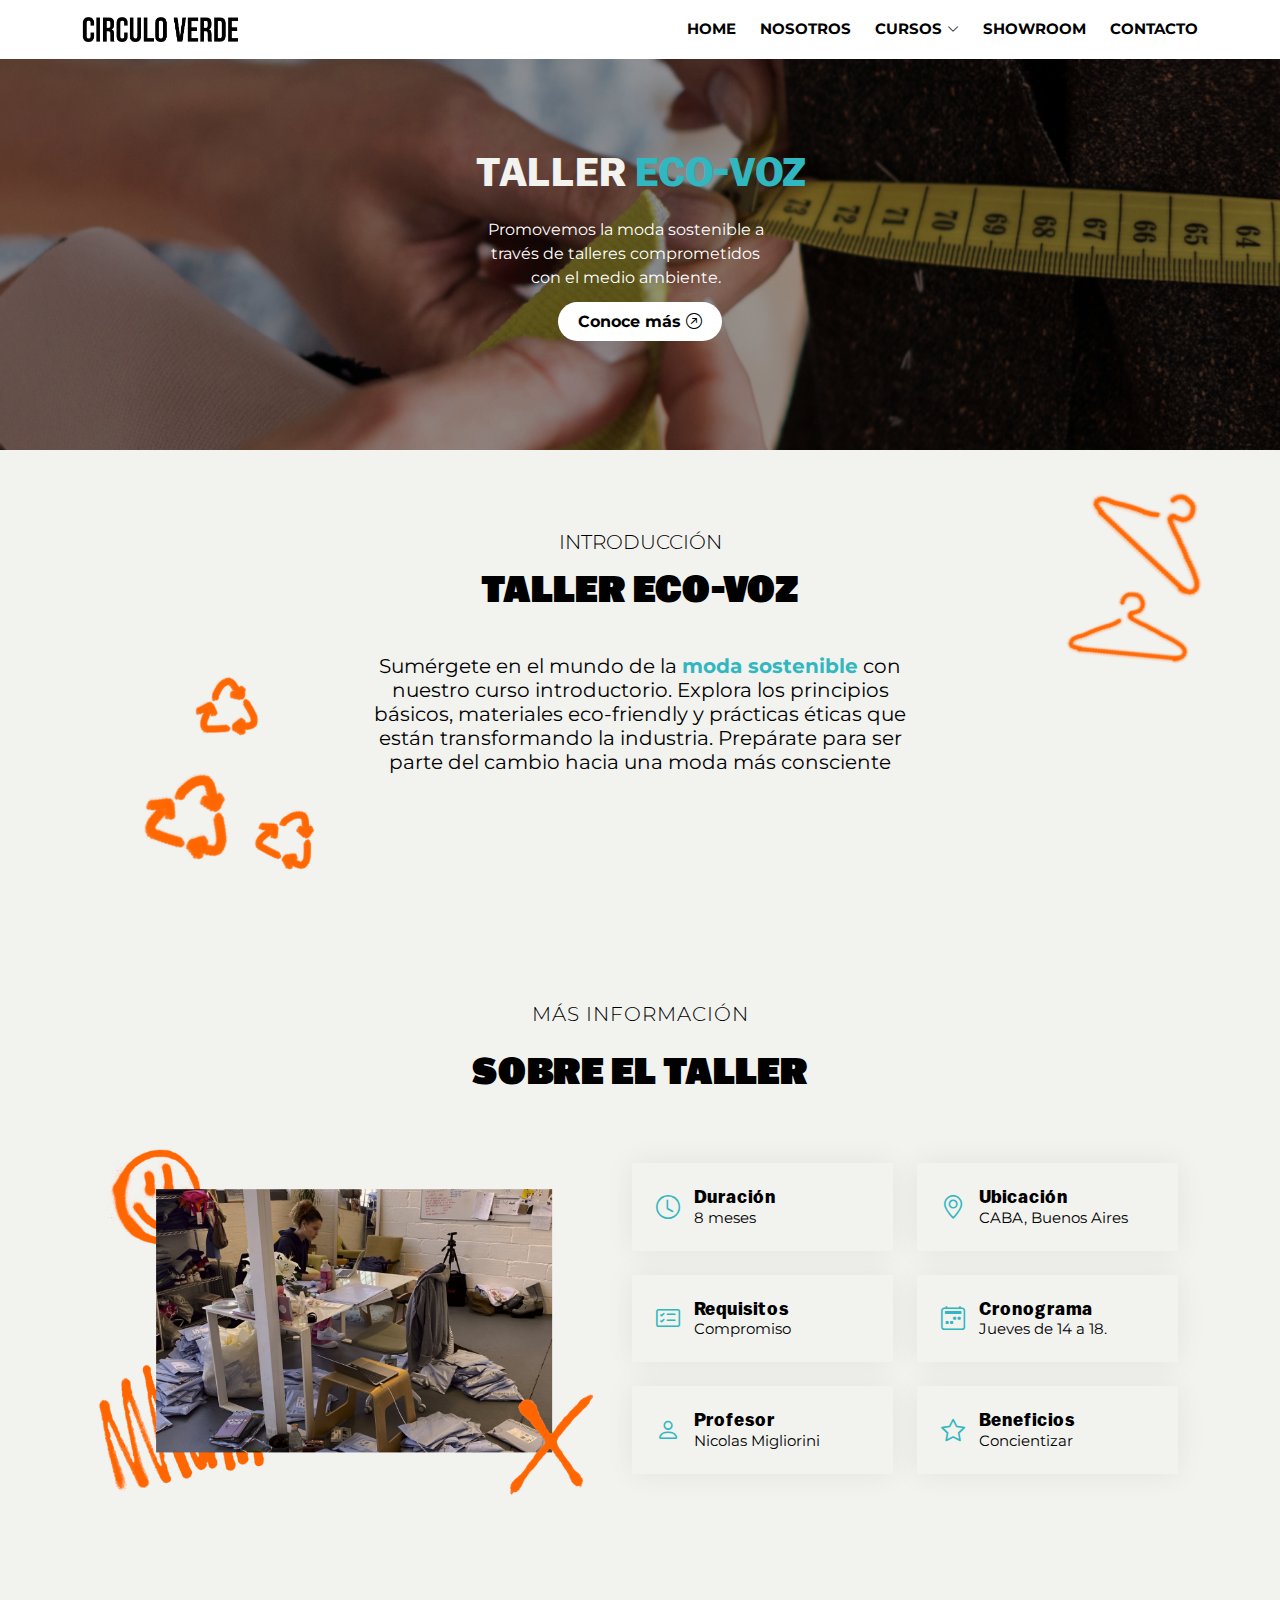
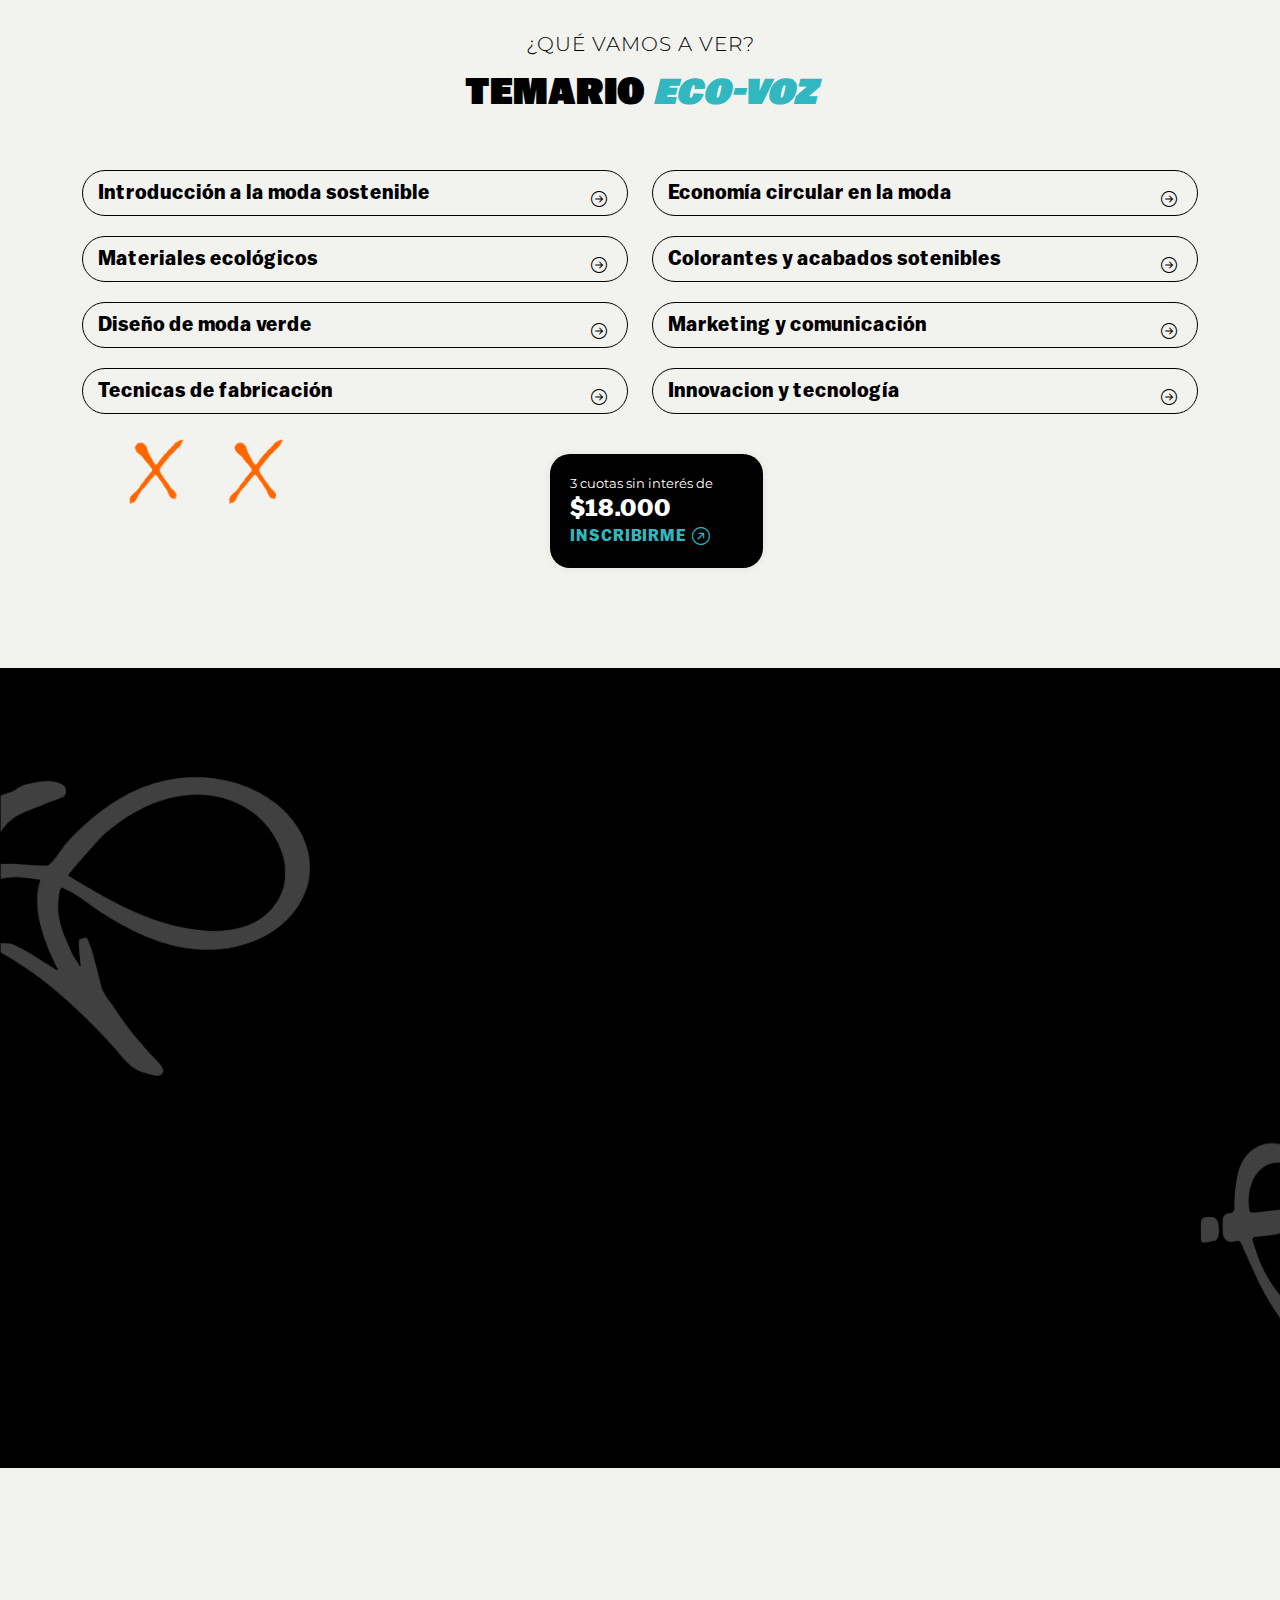
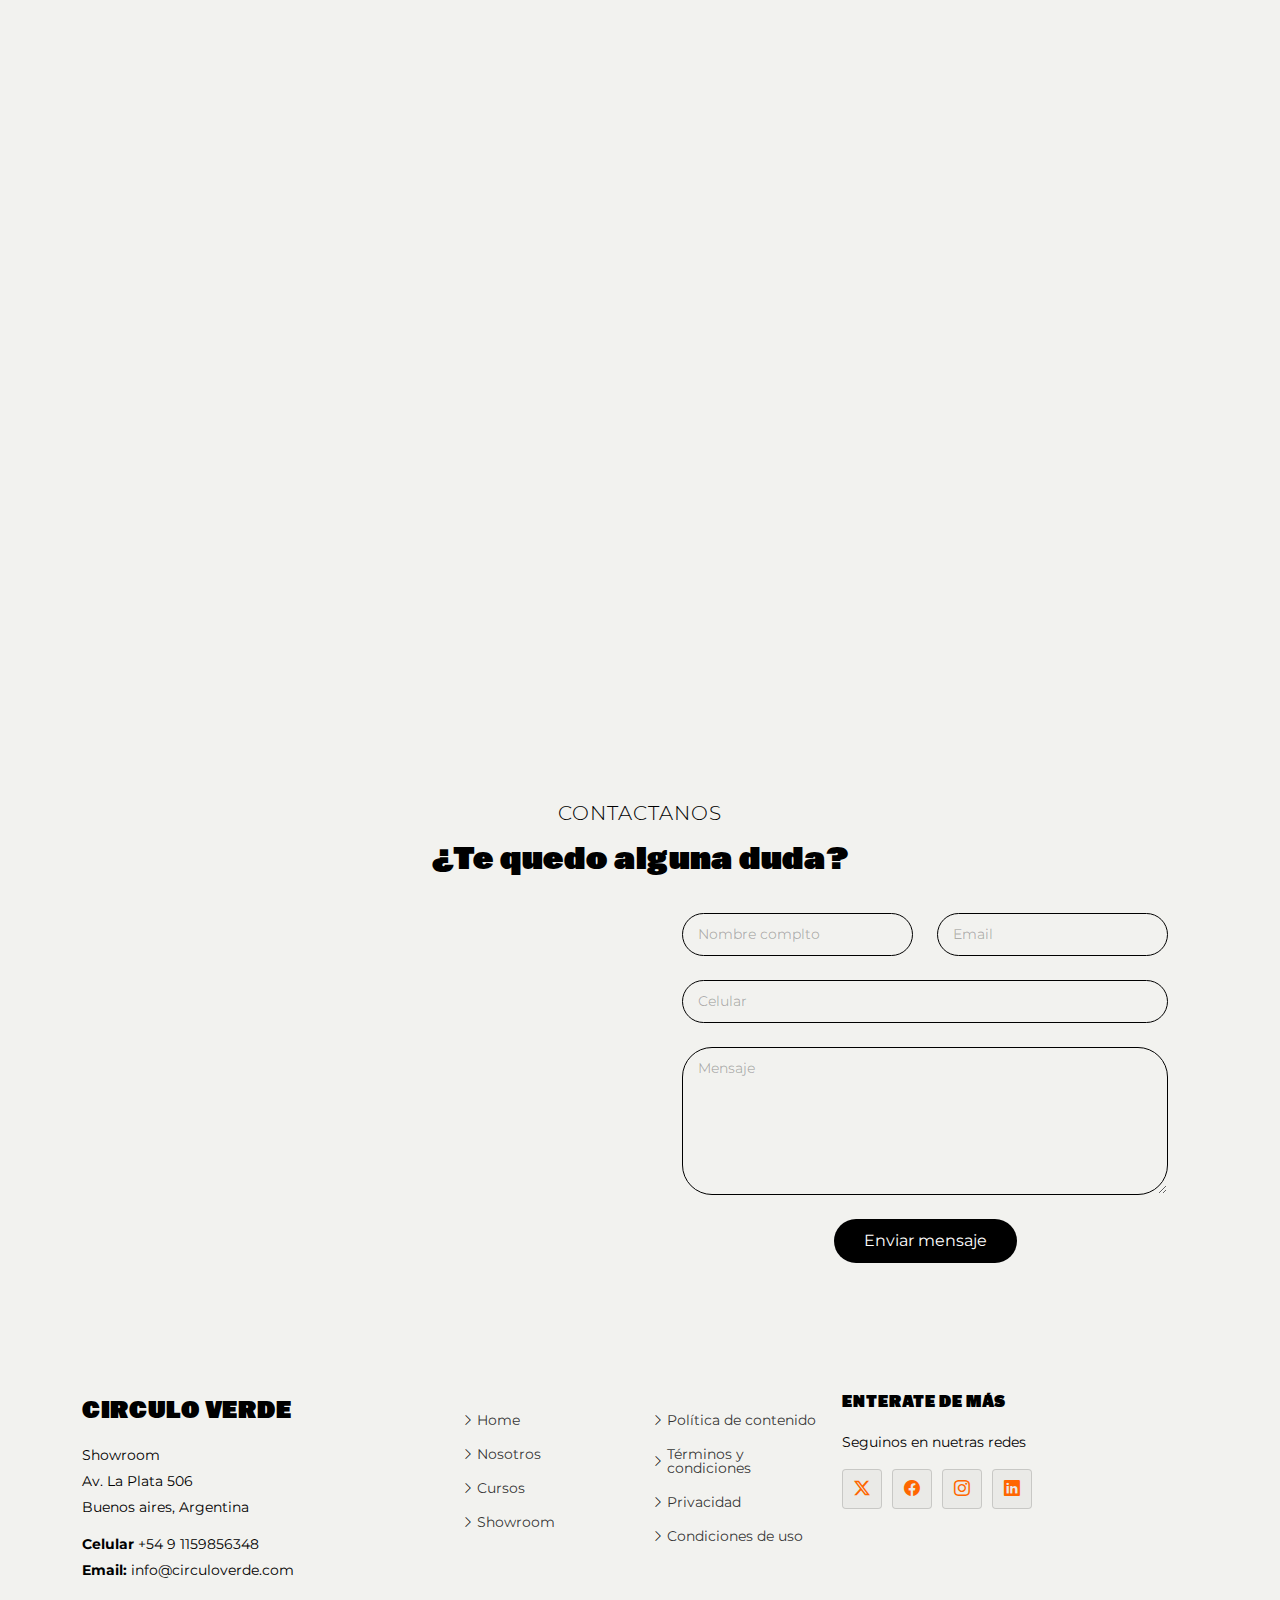
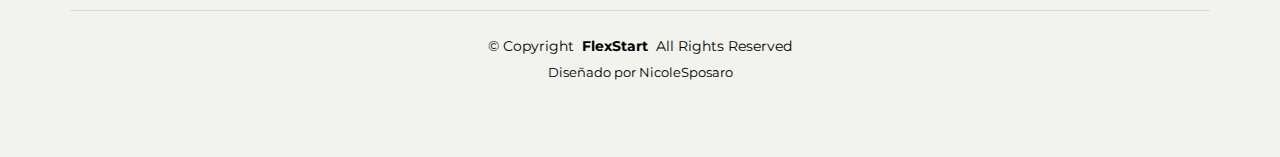
==== detalle.html @ 6008083c "circulo verde" ====
<!DOCTYPE html>
<html lang="en">

<head>
  <meta charset="utf-8">
  <meta content="width=device-width, initial-scale=1.0" name="viewport">
  <title>CirculoVerde</title>
  <meta content="" name="description">
  <meta content="" name="keywords">

  <!-- Favicons -->
  <link href="imagenesnuevasnikk/logo_Mesa de trabajo 1_Mesa de trabajo 1.png" rel="icon">
  <link href="imagenes nuevas nikk/Circulo verde (2).png" rel="apple-touch-icon">

  <!-- Fonts -->
  <head><link rel="preconnect" href="https://fonts.googleapis.com">
    <link rel="preconnect" href="https://fonts.gstatic.com" crossorigin>
    <link href="https://fonts.googleapis.com/css2?family=Montserrat:ital,wght@0,100..900;1,100..900&display=swap" rel="stylesheet">
    </head>
  

  <!-- Vendor CSS Files -->
  <link href="assets/vendor/bootstrap/css/bootstrap.min.css" rel="stylesheet">
  <link href="assets/vendor/bootstrap-icons/bootstrap-icons.css" rel="stylesheet">
  <link href="assets/vendor/aos/aos.css" rel="stylesheet">
  <link href="assets/vendor/glightbox/css/glightbox.min.css" rel="stylesheet">
  <link href="assets/vendor/swiper/swiper-bundle.min.css" rel="stylesheet">

  <!-- Main CSS File -->
  <link href="assets/css/main.css" rel="stylesheet">

  <!-- =======================================================
  * Template Name: FlexStart
  * Template URL: https://bootstrapmade.com/flexstart-bootstrap-startup-template/
  * Updated: Jun 27 2024 with Bootstrap v5.3.3
  * Author: BootstrapMade.com
  * License: https://bootstrapmade.com/license/
  ======================================================== -->
</head>

<body class="index-page">

  <header id="header" class="header d-flex align-items-center fixed-top">
    <div class="container-fluid container-xl position-relative d-flex align-items-center">

      <a href="home.html" class="logo d-flex align-items-center me-auto">
        <!-- Uncomment the line below if you also wish to use an image logo -->
        <img src="imagenesnuevasnikk/Circulo verde (2).png" alt="">
      </a>

      <nav id="navmenu" class="navmenu">
        <ul>
          <li><a href="#hero"><strong>HOME</strong></a></li>
          <li><a href="#team"><strong>NOSOTROS</strong></a></li>
          <li class="dropdown"><a href="#"><span> <STRong>CURSOS</STRong></span> <i class="bi bi-chevron-down toggle-dropdown"></i></a>
            <ul>
              <li><a href="home .html" class="btn btn-get-started align-self-center">Taller Eco-Voz</a></li>
                <ul>
                </ul>
              </li>
              <li><a href="#">Taller Eco Urbana</a></li>
              <li><a href="#">Taller Azul</a></li>
            </ul>
          </li>
          <li><a href="services"><strong>SHOWROOM</strong></a></li>
            <ul>
            </ul>
          </li>
          <li><a href="#contact"><Strong>CONTACTO</Strong></a></li>
        </ul>
        <i class="mobile-nav-toggle d-xl-none bi bi-list"></i>
      </nav>
  </header>

  <main class="main">
    <!-- Encabezado -->
    <section id="encabezado" class="encabezado section">
      <div class="encabezado-img">
        <img src="imagenesnuevasnikk/encabezadodetalle.png" alt="Imagen de encabezado"> 
      </div>
      <div class="container">
        <div class="row">
          <div class="info-taller justify-content-center">
            <h1 data-aos="fade-up">TALLER <span style="color: #30B7BF;"> ECO-VOZ</span></h1>
            <p data-aos="fade-up" data-aos-delay="95">Promovemos la moda sostenible a través de talleres comprometidos con el medio ambiente.</p>
            <div class="flex-md-row" data-aos="fade-up" data-aos-delay="200">
              <a href="#about" class="btn-get-started">Conoce más <i class="bi bi-arrow-up-right-circle"></i></a> 
            </div>
          </div>
        </div>
      </div>
    </section>
    <!-- /Encabezado -->
  </main>

  <section id="inicio" class="inicio section">
    <!-- Sección con imagen de fondo y texto superpuesto -->
    <div class="background-image">
      <div class="inicio section-content">
        <h2>INTRODUCCIÓN</h2>
        <p>TALLER ECO-VOZ</p>
        <h3>Sumérgete en el mundo de la <span style="color: #30B7BF; font-weight: bold;"> moda sostenible</span> con nuestro curso introductorio. Explora los principios básicos, materiales eco-friendly y prácticas éticas que están transformando la industria. Prepárate para ser parte del cambio hacia una moda más consciente</h3>
      </div>
    </div>
  </section>

  <section id="verde" class="verde section">

    <!-- Section Title -->
    <div class="container section-title aos-init aos-animate" data-aos="fade-up">
      <h2>MÁS INFORMACIÓN</h2>
      <p>SOBRE EL TALLER<br></p>
    </div><!-- End Section Title -->

    <div class="container">

      <div class="row gy-5">

        <div class="col-xl-6 aos-init aos-animate" data-aos="zoom-out" data-aos-delay="100">
          <img src="imagenesnuevasnikk/tallerfoto.png" class="img-fluid" alt="">
        </div>

        <div class="col-xl-6 d-flex">
          <div class="row align-self-center gy-4">

            <div class="col-md-6 aos-init aos-animate" data-aos="fade-up" data-aos-delay="200">
              <div class="feature-box d-flex align-items-center">
                <i class="bi bi-clock"></i>
                <h3>Duración <p>8 meses</p></h3>
              </div>
            </div><!-- End Feature Item -->

            <div class="col-md-6 aos-init aos-animate" data-aos="fade-up" data-aos-delay="300">
              <div class="feature-box d-flex align-items-center">
                <i class="bi bi-geo-alt"></i>
                <h3>Ubicación<p>CABA, Buenos Aires</p></h3>
              </div>
            </div><!-- End Feature Item -->

            <div class="col-md-6 aos-init aos-animate" data-aos="fade-up" data-aos-delay="400">
              <div class="feature-box d-flex align-items-center">
                <i class="bi bi-card-checklist"></i>
                <h3>Requisitos<p>Compromiso</p></h3>
              </div>
            </div><!-- End Feature Item -->

            <div class="col-md-6 aos-init aos-animate" data-aos="fade-up" data-aos-delay="500">
              <div class="feature-box d-flex align-items-center">
                <i class="bi bi-calendar2-week"></i>
                <h3>Cronograma<p>Jueves de 14 a 18.</p></h3>
              </div>
            </div><!-- End Feature Item -->

            <div class="col-md-6 aos-init aos-animate" data-aos="fade-up" data-aos-delay="600">
              <div class="feature-box d-flex align-items-center">
                <i class="bi bi-person"></i>
                <h3>Profesor<p>Nicolas Migliorini</p></h3>
              </div>
            </div><!-- End Feature Item -->

            <div class="col-md-6 aos-init aos-animate" data-aos="fade-up" data-aos-delay="700">
              <div class="feature-box d-flex align-items-center">
                <i class="bi bi-star"></i>
                <h3>Beneficios<p>Concientizar</p></h3>
              </div>
            </div><!-- End Feature Item -->

          </div>
        </div>

      </div>

    </div>

  </section>


  <section id="temario" class="temario section">

    

    <!-- Section Title -->
    <div class="container section-title aos-init aos-animate" data-aos="fade-up">
      <h2>¿QUÉ VAMOS A VER?</h2>
      <p>TEMARIO <span style="color: #30B7BF; font-style: italic;">ECO-VOZ</span></p>
    </div><!-- End Section Title -->

    <div class="container">

      <div class="row">

        <div class="col-lg-6 aos-init aos-animate" data-aos="fade-up" data-aos-delay="100">

          <div class="faq-container">

            <div class="faq-item">
              <h3>Introducción a la moda sostenible</h3>
              <div class="faq-content">
                <p>Feugiat pretium nibh ipsum consequat. Tempus iaculis urna id volutpat lacus laoreet non curabitur gravida. Venenatis lectus magna fringilla urna porttitor rhoncus dolor purus non.</p>
              </div>
              <i class="faq-toggle bi bi-arrow-right-circle"></i>
            </div><!-- End Faq item-->

            <div class="faq-item">
              <h3>Materiales ecológicos</h3>
              <div class="faq-content">
                <p>Dolor sit amet consectetur adipiscing elit pellentesque habitant morbi. Id interdum velit laoreet id donec ultrices. Fringilla phasellus faucibus scelerisque eleifend donec pretium. Est pellentesque elit ullamcorper dignissim. Mauris ultrices eros in cursus turpis massa tincidunt dui.</p>
              </div>
              <i class="faq-toggle bi bi-arrow-right-circle"></i>
            </div><!-- End Faq item-->

            <div class="faq-item">
              <h3>Diseño de moda verde</h3>
              <div class="faq-content">
                <p>Eleifend mi in nulla posuere sollicitudin aliquam ultrices sagittis orci. Faucibus pulvinar elementum integer enim. Sem nulla pharetra diam sit amet nisl suscipit. Rutrum tellus pellentesque eu tincidunt. Lectus urna duis convallis convallis tellus. Urna molestie at elementum eu facilisis sed odio morbi quis</p>
              </div>
              <i class="faq-toggle bi bi-arrow-right-circle"></i>
            </div><!-- End Faq item-->

            <div class="faq-item">
              <h3>Tecnicas de fabricación</h3>
              <div class="faq-content">
                <p>Eleifend mi in nulla posuere sollicitudin aliquam ultrices sagittis orci. Faucibus pulvinar elementum integer enim. Sem nulla pharetra diam sit amet nisl suscipit. Rutrum tellus pellentesque eu tincidunt. Lectus urna duis convallis convallis tellus. Urna molestie at elementum eu facilisis sed odio morbi quis</p>
              </div>
              <i class="faq-toggle bi bi-arrow-right-circle"></i>
            </div><!-- End Faq item-->

          </div>

        </div><!-- End Faq Column-->

        <div class="col-lg-6 aos-init aos-animate" data-aos="fade-up" data-aos-delay="200">

          <div class="faq-container">

            <div class="faq-item">
              <h3>Economía circular en la moda</h3>
              <div class="faq-content">
                <p>Dolor sit amet consectetur adipiscing elit pellentesque habitant morbi. Id interdum velit laoreet id donec ultrices. Fringilla phasellus faucibus scelerisque eleifend donec pretium. Est pellentesque elit ullamcorper dignissim. Mauris ultrices eros in cursus turpis massa tincidunt dui.</p>
              </div>
              <i class="faq-toggle bi bi-arrow-right-circle"></i>
            </div><!-- End Faq item-->

            <div class="faq-item">
              <h3>Colorantes y acabados sotenibles</h3>
              <div class="faq-content">
                <p>Molestie a iaculis at erat pellentesque adipiscing commodo. Dignissim suspendisse in est ante in. Nunc vel risus commodo viverra maecenas accumsan. Sit amet nisl suscipit adipiscing bibendum est. Purus gravida quis blandit turpis cursus in</p>
              </div>
              <i class="faq-toggle bi bi-arrow-right-circle"></i>
            </div><!-- End Faq item-->

            <div class="faq-item">
              <h3>Marketing y comunicación</h3>
              <div class="faq-content">
                <p>Enim ea facilis quaerat voluptas quidem et dolorem. Quis et consequatur non sed in suscipit sequi. Distinctio ipsam dolore et.</p>
              </div>
              <i class="faq-toggle bi bi-arrow-right-circle"></i>
            </div><!-- End Faq item-->

            <div class="faq-item">
              <h3>Innovacion y tecnología</h3>
              <div class="faq-content">
                <p>Enim ea facilis quaerat voluptas quidem et dolorem. Quis et consequatur non sed in suscipit sequi. Distinctio ipsam dolore et.</p>
              </div>
              <i class="faq-toggle bi bi-arrow-right-circle"></i>
            </div><!-- End Faq item-->

          </div>
          

        <!-- End Faq Column-->


        </div><!-- End Feature Item -->

      </div>

    </div>
    <div class="col-lg-2 aos-init aos-animate" data-aos="fade-up" data-aos-delay="">
      <div class="feature-box align-items-center">
        <p>3 cuotas sin interés de</p>
        <h3>$18.000</h3>
        <a href="#" class="btn-read-more d-inline-flex align-items-center justify-content-center align-self-center">
          <span>INSCRIBIRME</span>
          <i class="bi bi-arrow-up-right-circle"></i>
        </a> <!-- Cierre de la etiqueta <a> -->
      </div> <!-- Cierre de la etiqueta <div class="feature-box"> -->
    </div> <!-- Cierre de la etiqueta <div class="col-lg-2"> -->
    
    
  </section>

    <!-- Pricing Section -->
    <section id="talleres" class="talleres section">

    <!-- Section Title -->
    <div class="container section-title" data-aos="fade-up">
      <h2>TALLERES</h2>
      <p>APRENDE CON <span style="color: #ff6600; ">NOSOTROS</span><br></p>
    </div><!-- End Section Title -->

    <div class="container">

      <div class="row gy-4 px-4"> 

        <div class="col-lg-4 col-md-6" data-aos="zoom-in" data-aos-delay="100">
          <div class="pricing-tem">
            <img src="imagenesnuevasnikk/botonescostura_Mesa de trabajo 1.png"class="taller">
            <h3>TALLER AZUL</h3>
            <div class="icon">
              <!-- <i class="bi bi-box" style="color: #20c997;"></i>-->
            </div>
            <ul>
              <li>Especializado en la reparación de prendas sostenibles.</li>
            </ul>
            <div class="price"><sup>$</sup>36.000<span> / total</span></div>
            <a href="#" class="btn-buy">Ver más</span> <i class="bi bi-arrow-up-right-circle"></i></a>
          </div>
        </div><!-- End Pricing Item -->

        <div class="col-lg-4 col-md-6" data-aos="zoom-in" data-aos-delay="200">
          <div class="pricing-tem">
            <img src="imagenesnuevasnikk/maquinita_Mesa de trabajo 1.png"class="taller">
            <h3>TALLER URBAN</h3>
            <div class="icon">
              <!--<i class="bi bi-send" style="color: #0dcaf0;"></i>-->
            </div>
            <ul>
              <li> Este taller combina la moda urbana con prácticas sostenibles.</li>
            </ul>
            <div class="price"><sup>$</sup>40.000<span> / total</span></div>
            <a href="#" class="btn-buy">Ver más</span> <i class="bi bi-arrow-up-right-circle"></i></a>
          </div>
        </div><!-- End Pricing Item -->



      </div><!-- End pricing row -->

    </div>
  </section>

  <section id="testimonials" class="testimonials section">

    <!-- Section Title -->
    <div class="container section-title" data-aos="fade-up">
      <h2>ESCUCHA</h2>
      <p>Las voces de nuestros alumnos<br></p>
    </div><!-- End Section Title -->

    <div class="container" data-aos="fade-up" data-aos-delay="100">

      <div class="swiper init-swiper">
        <script type="application/json" class="swiper-config">
          {
            "loop": true,
            "speed": 600,
            "autoplay": {
              "delay": 5000
            },
            "slidesPerView": "auto",
            "pagination": {
              "el": ".swiper-pagination",
              "type": "bullets",
              "clickable": true
            },
            "breakpoints": {
              "320": {
                "slidesPerView": 1,
                "spaceBetween": 40
              },
              "1200": {
                "slidesPerView": 3,
                "spaceBetween": 1
              }
            }
          }
        </script>
        <div class="swiper-wrapper">

          <div class="swiper-slide">
            <div class="testimonial-item">
              <div class="stars">
                <img src="imagenesnuevasnikk/estrella-02.png" alt="Estrella" class="estrella-img">
              </div>
              <p>
                El taller fue una experiencia inspiradora. Aprendí a crear prendas hermosas de manera sostenible. Recomiendo este taller a todos los amantes de la moda consciente.
              </p>
              <div class="profile mt-auto">
                <img src="imagenesnuevasnikk/testimonial.png" class="testimonial-img" alt="">
                <h3>Clara Gómez</h3>
                <h4>@Claragomezz</h4>
              </div>
            </div>
          </div><!-- End testimonial item -->

          <div class="swiper-slide">
            <div class="testimonial-item">
              <div class="stars">
                <img src="imagenesnuevasnikk/estrella-02.png" alt="Estrella" class="estrella-img">
              </div>
              <p>
                El curso de moda sustentable fue una revelación para mí. Me abrió los ojos sobre el impacto ambiental de la industria textil y me enseñó técnicas para reducirlo. ¡Definitivamente ha cambiado mi forma de ver la moda!
              </p>
              <div class="profile mt-auto">
                <img src="imagenesnuevasnikk/testimonial2.png" class="testimonial-img" alt="">
                <h3>Sara Clavejo</h3>
                <h4>@Saraclavejo</h4>
              </div>
            </div>
          </div><!-- End testimonial item -->

          <div class="swiper-slide">
            <div class="testimonial-item">
              <div class="stars">
                <img src="imagenesnuevasnikk/estrella-02.png" alt="Estrella" class="estrella-img">
              </div>
              <p>
                Participar en el curso de moda sustentable fue una experiencia educativa y emocionante. Aprendí no solo técnicas avanzadas de diseño, sino también la importancia de la trazabilidad y el comercio justo en la industria textil.
              </p>
              <div class="profile mt-auto">
                <img src="imagenesnuevasnikk/testimonial3.png" class="testimonial-img" alt="">
                <h3>Camila Herrera</h3>
                <h4>@camiiherrera</h4>
              </div>
            </div>
          </div><!-- End testimonial item -->

          <div class="swiper-slide">
            <div class="testimonial-item">
              <div class="stars">
                <img src="imagenesnuevasnikk/estrella-02.png" alt="Estrella" class="estrella-img">
              </div>
              <p>
                Asistir al curso de moda consciente fue transformador para mí. Aprendí a valorar cada fibra y cada detalle de mis creaciones, eligiendo materiales eco-friendly y métodos de producción éticos.
              </p>
              <div class="profile mt-auto">
                <img src="imagenesnuevasnikk/testimonial4.png" class="testimonial-img" alt="">
                <h3>Mateo Sanchez</h3>
                <h4>@Mateosanchez</h4>
              </div>
            </div>
          </div><!-- End testimonial item -->

          <div class="swiper-slide">
            <div class="testimonial-item">
              <div class="stars">
                <img src="imagenesnuevasnikk/estrella-02.png" alt="Estrella" class="estrella-img">
              </div>
              <p>
                El taller de moda sostenible superó mis expectativas. Aprendí a valorar el proceso de creación de prendas desde una perspectiva más ética y sostenible. Recomiendo este curso a cualquier persona interesada en la moda consciente y responsable
              <div class="profile mt-auto">
                <img src="imagenesnuevasnikk/testimonial5.png" class="testimonial-img" alt="">
                <h3>Valentin Torres</h3>
                <h4>@Valentorres</h4>
              </div>
            </div>
          </div><!-- End testimonial item -->

        </div>
        <div class="swiper-pagination"></div>
      </div>

    </div>

  </section><!-- /Testimonials Section -->

  <section id="contact" class="contact section">

    <!-- Section Title -->
    <div class="container section-title aos-init aos-animate" data-aos="fade-up">
      <h2>CONTACTANOS</h2>
      <p>¿Te quedo alguna duda?</p>
    </div><!-- End Section Title -->

    <div class="container aos-init aos-animate" data-aos="fade-up" data-aos-delay="100">

      <div class="row gy-4">

        <div class="col-lg-6">

          <div class="row gy-4">
            <div class="col-md-6">
              <div class="info-item aos-init aos-animate" data-aos="fade" data-aos-delay="200">
                <img src="imagenesnuevasnikk/contactoimagen.png" class="imagen contact" alt="">
              </div>
            </div><!-- End Info Item -->

            <!--<div class="col-md-6">
              <div class="info-item aos-init aos-animate" data-aos="fade" data-aos-delay="300">
                <i class="bi bi-telephone"></i>
                <h3>Call Us</h3>
                <p>+1 5589 55488 55</p>
                <p>+1 6678 254445 41</p>
              </div>
            </div><!-- End Info Item -->

            <!--<div class="col-md-6">
              <div class="info-item aos-init aos-animate" data-aos="fade" data-aos-delay="400">
                <i class="bi bi-envelope"></i>
                <h3>Email Us</h3>
                <p>info@example.com</p>
                <p>contact@example.com</p>
              </div>
            </div><!-- End Info Item -->

            <!--<div class="col-md-6">
              <div class="info-item aos-init aos-animate" data-aos="fade" data-aos-delay="500">
                <i class="bi bi-clock"></i>
                <h3>Open Hours</h3>
                <p>Monday - Friday</p>
                <p>9:00AM - 05:00PM</p>
              </div>
            </div><!-- End Info Item -->

          </div>

        </div>

        <div class="col-lg-6">
          <form action="forms/contact.php" method="post" class="php-email-form aos-init aos-animate" data-aos="fade-up" data-aos-delay="200">
            <div class="row gy-4">

              <div class="col-md-6">
                <input type="text" name="name" class="form-control" placeholder="Nombre complto" required="">
              </div>

              <div class="col-md-6 ">
                <input type="email" class="form-control" name="email" placeholder="Email" required="">
              </div>

              <div class="col-12">
                <input type="text" class="form-control" name="subject" placeholder="Celular" required="">
              </div>

              <div class="col-12">
                <textarea class="form-control" name="message" rows="6" placeholder="Mensaje" required=""></textarea>
              </div>

              <div class="col-12 text-center">
                <div class="loading">Cargando</div>
                <div class="error-message"></div>
                <div class="sent-message">Tu mensaje ha sido enviado. Gracias!</div>

                <button type="submit">Enviar mensaje</button>
              </div>

            </div>
          </form>
        </div><!-- End Contact Form -->

      </div>

    </div>

  </section>
  

    <footer id="footer" class="footer">
    <div class="container footer-top">
      <div class="row gy-4">
        <div class="col-lg-4 col-md-6 footer-about">
          <a href="index.html" class="d-flex align-items-center">
            <span class="sitename">CIRCULO VERDE</span>
          </a>
          <div class="footer-contact pt-3">
            <p>Showroom</p>
            <p>Av. La Plata 506</p> <p>Buenos aires, Argentina</p>
            <p class="mt-3"><strong>Celular</strong> <span>+54 9 1159856348</span></p>
            <p><strong>Email:</strong> <span>info@circuloverde.com</span></p>
          </div>
        </div>

        <div class="col-lg-2 col-md-3 footer-links">
          <h4></h4>
          <ul>
            <li><i class="bi bi-chevron-right"></i> <a href="#">Home</a></li>
            <li><i class="bi bi-chevron-right"></i> <a href="#">Nosotros</a></li>
            <li><i class="bi bi-chevron-right"></i> <a href="#">Cursos</a></li>
            <li><i class="bi bi-chevron-right"></i> <a href="#">Showroom</a></li>
          </ul>
        </div>

        <div class="col-lg-2 col-md-3 footer-links">
          <h4></h4>
          <ul>
            <li><i class="bi bi-chevron-right"></i> <a href="#">Política de contenido</a></li>
            <li><i class="bi bi-chevron-right"></i> <a href="#">Términos y condiciones</a></li>
            <li><i class="bi bi-chevron-right"></i> <a href="#">Privacidad</a></li>
            <li><i class="bi bi-chevron-right"></i> <a href="#">Condiciones de uso</a></li>
          </ul>
        </div>

        <div class="col-lg-4 col-md-12">
          <h4>ENTERATE DE MÁS</h4>
          <p>Seguinos en nuetras redes</p>
          <div class="social-links d-flex">
            <a href=""><i class="bi bi-twitter-x" ></i></a>
            <a href=""><i class="bi bi-facebook"></i></a>
            <a href=""><i class="bi bi-instagram"></i></a>
            <a href=""><i class="bi bi-linkedin"></i></a>
          </div>
        </div>

      </div>
    </div>

    <div class="container copyright text-center mt-4">
      <p>© <span>Copyright</span> <strong class="px-1 sitename">FlexStart</strong> <span>All Rights Reserved</span></p>
      <div class="credits">
        <!-- All the links in the footer should remain intact. -->
        <!-- You can delete the links only if you've purchased the pro version. -->
        <!-- Licensing information: https://bootstrapmade.com/license/ -->
        <!-- Purchase the pro version with working PHP/AJAX contact form: [buy-url] -->
        Diseñado por <a href="https://bootstrapmade.com/">NicoleSposaro</a>
      </div>
    </div>

  </footer>

  <!-- Scroll Top -->
  <a href="#" id="scroll-top" class="scroll-top d-flex align-items-center justify-content-center"><i class="bi bi-arrow-up-short"></i></a>

  <!-- Vendor JS Files -->
  <script src="assets/vendor/bootstrap/js/bootstrap.bundle.min.js"></script>
  <script src="assets/vendor/php-email-form/validate.js"></script>
  <script src="assets/vendor/aos/aos.js"></script>
  <script src="assets/vendor/glightbox/js/glightbox.min.js"></script>
  <script src="assets/vendor/purecounter/purecounter_vanilla.js"></script>
  <script src="assets/vendor/imagesloaded/imagesloaded.pkgd.min.js"></script>
  <script src="assets/vendor/isotope-layout/isotope.pkgd.min.js"></script>
  <script src="assets/vendor/swiper/swiper-bundle.min.js"></script>

  <!-- Main JS File -->
  <script src="assets/js/main.js"></script>

</body>

</html>
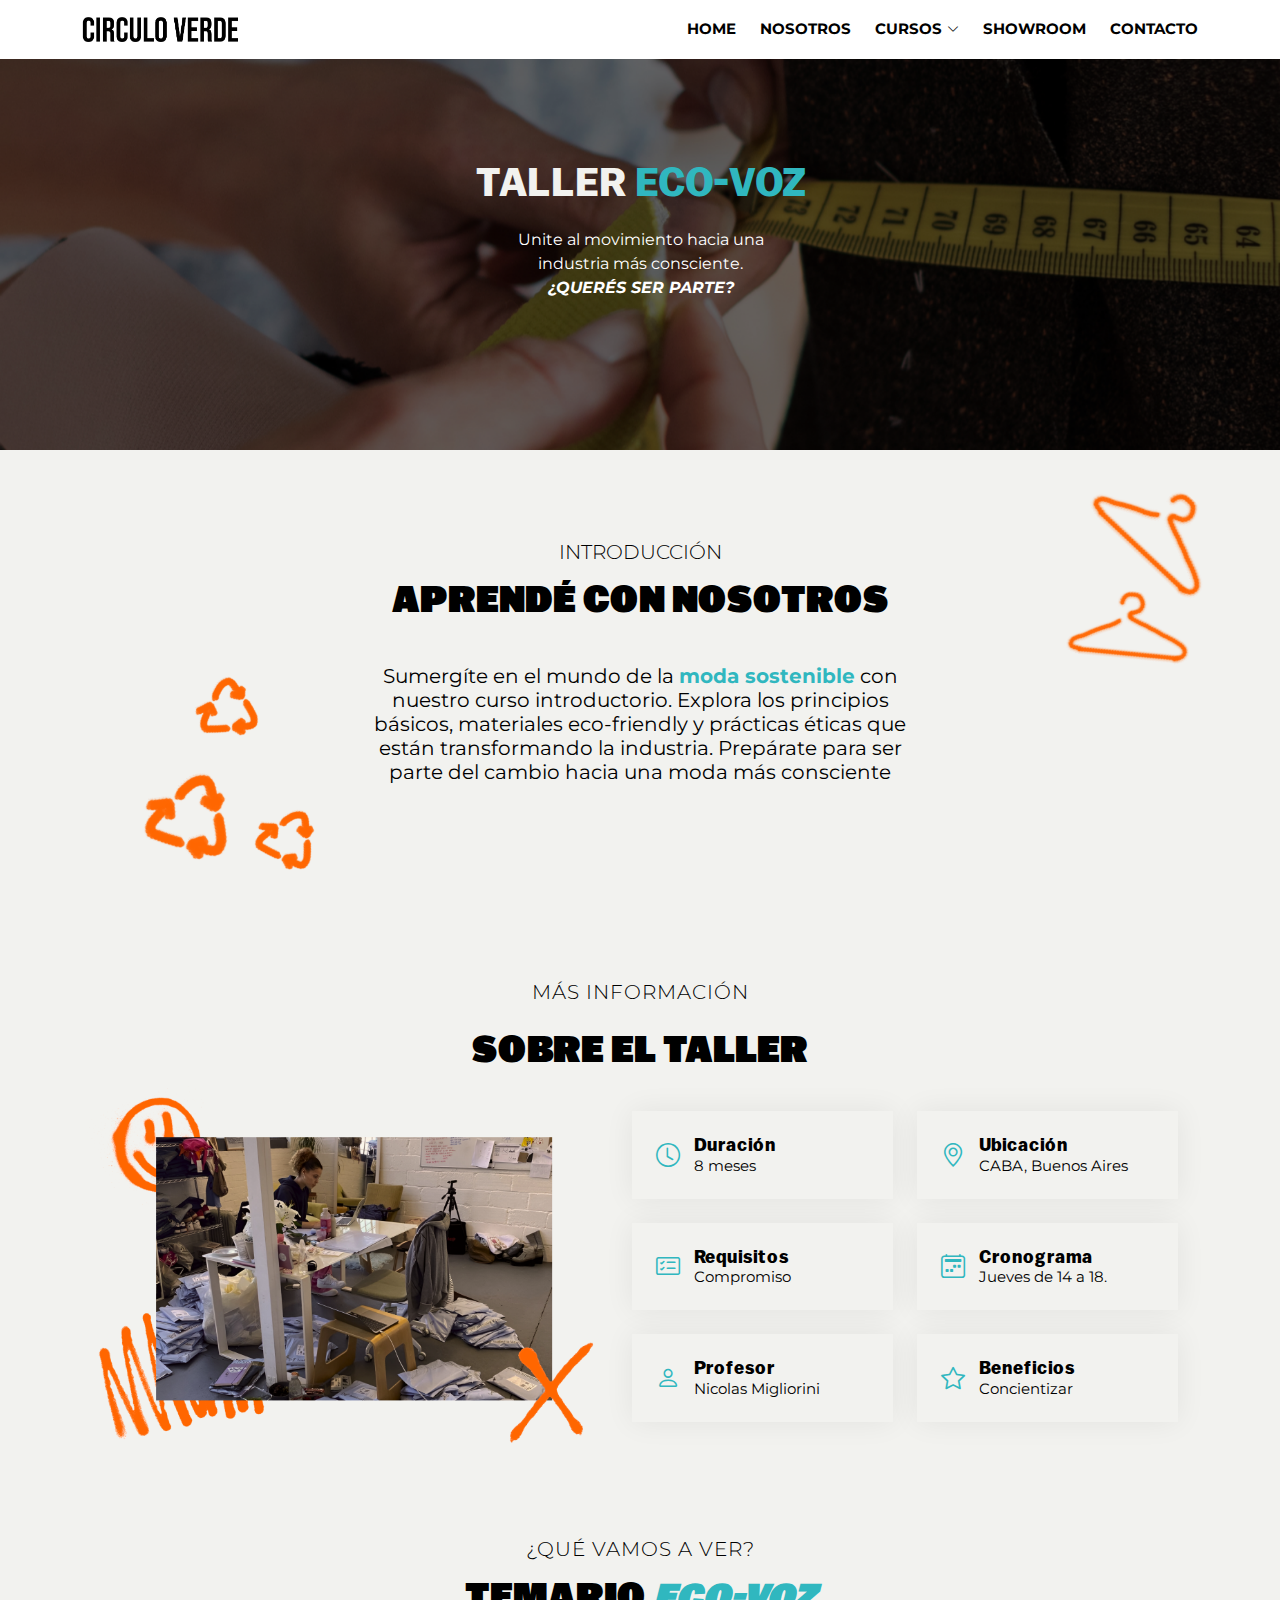
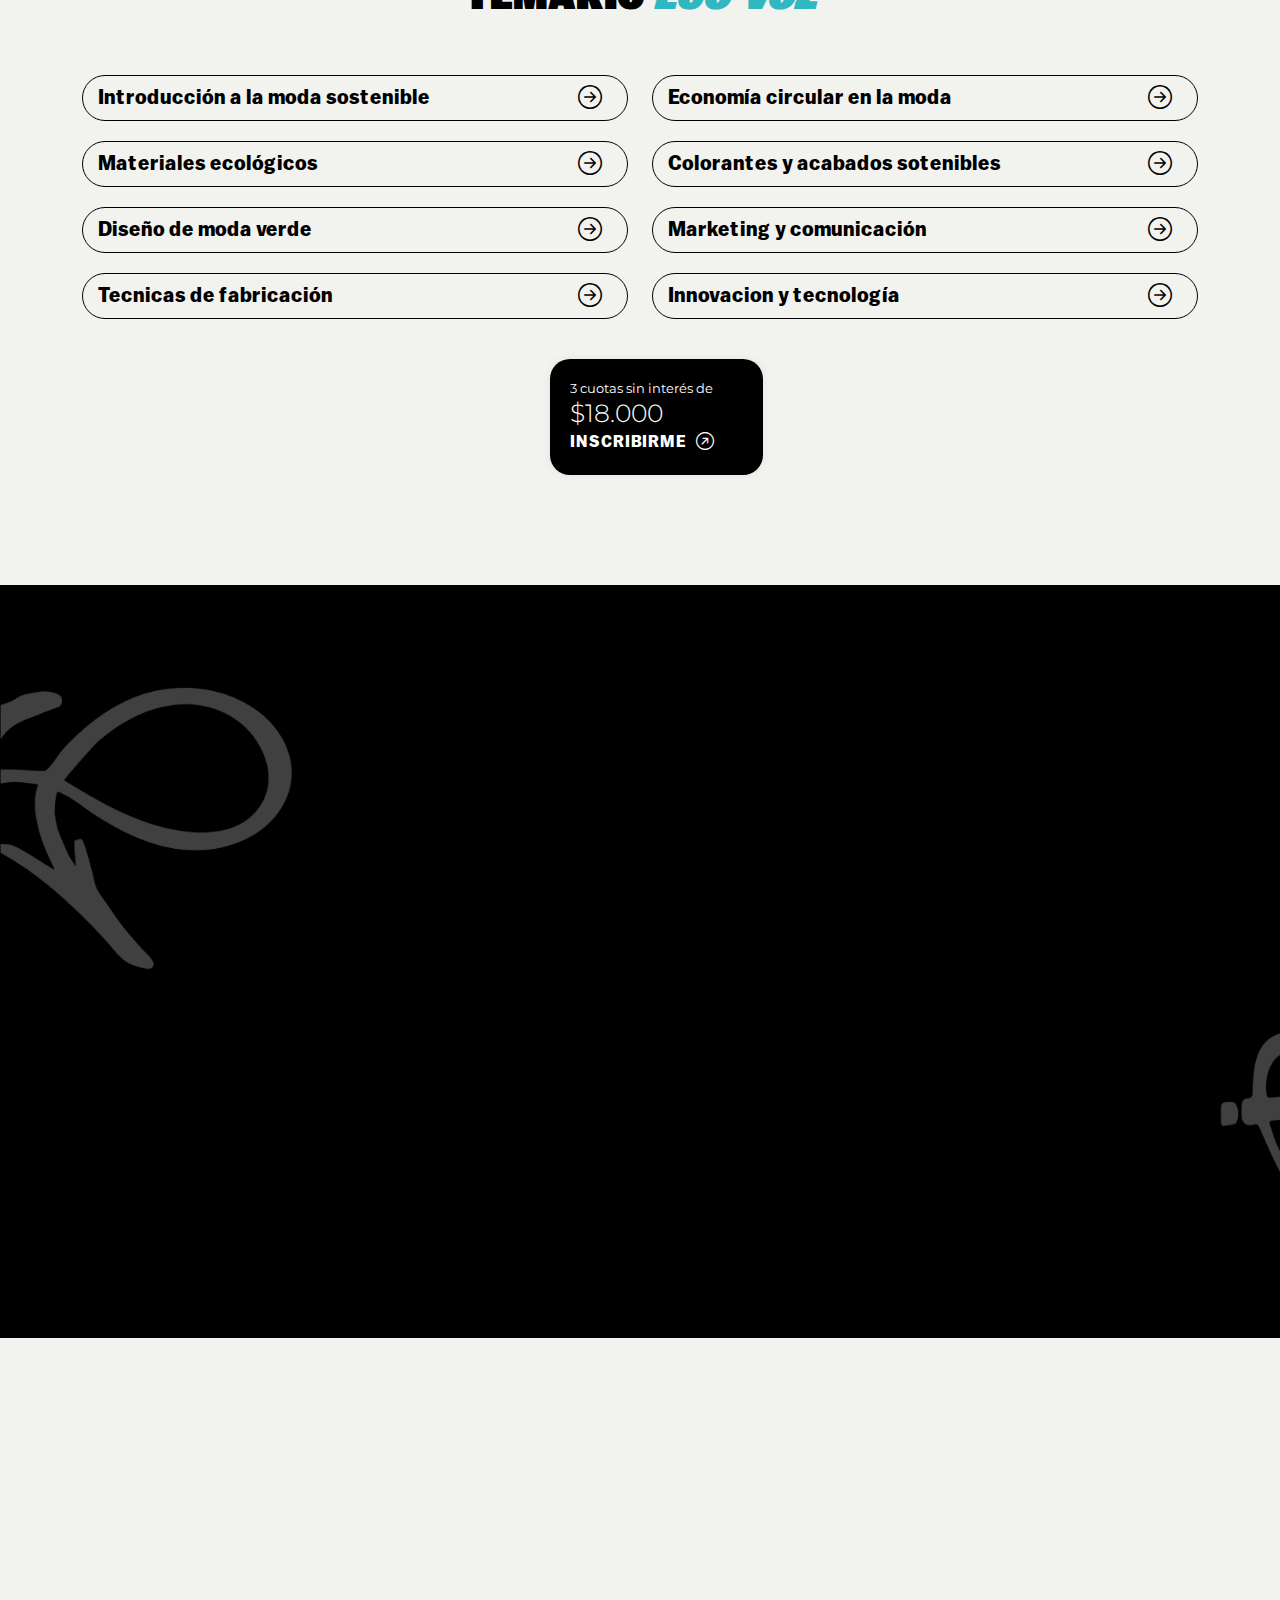
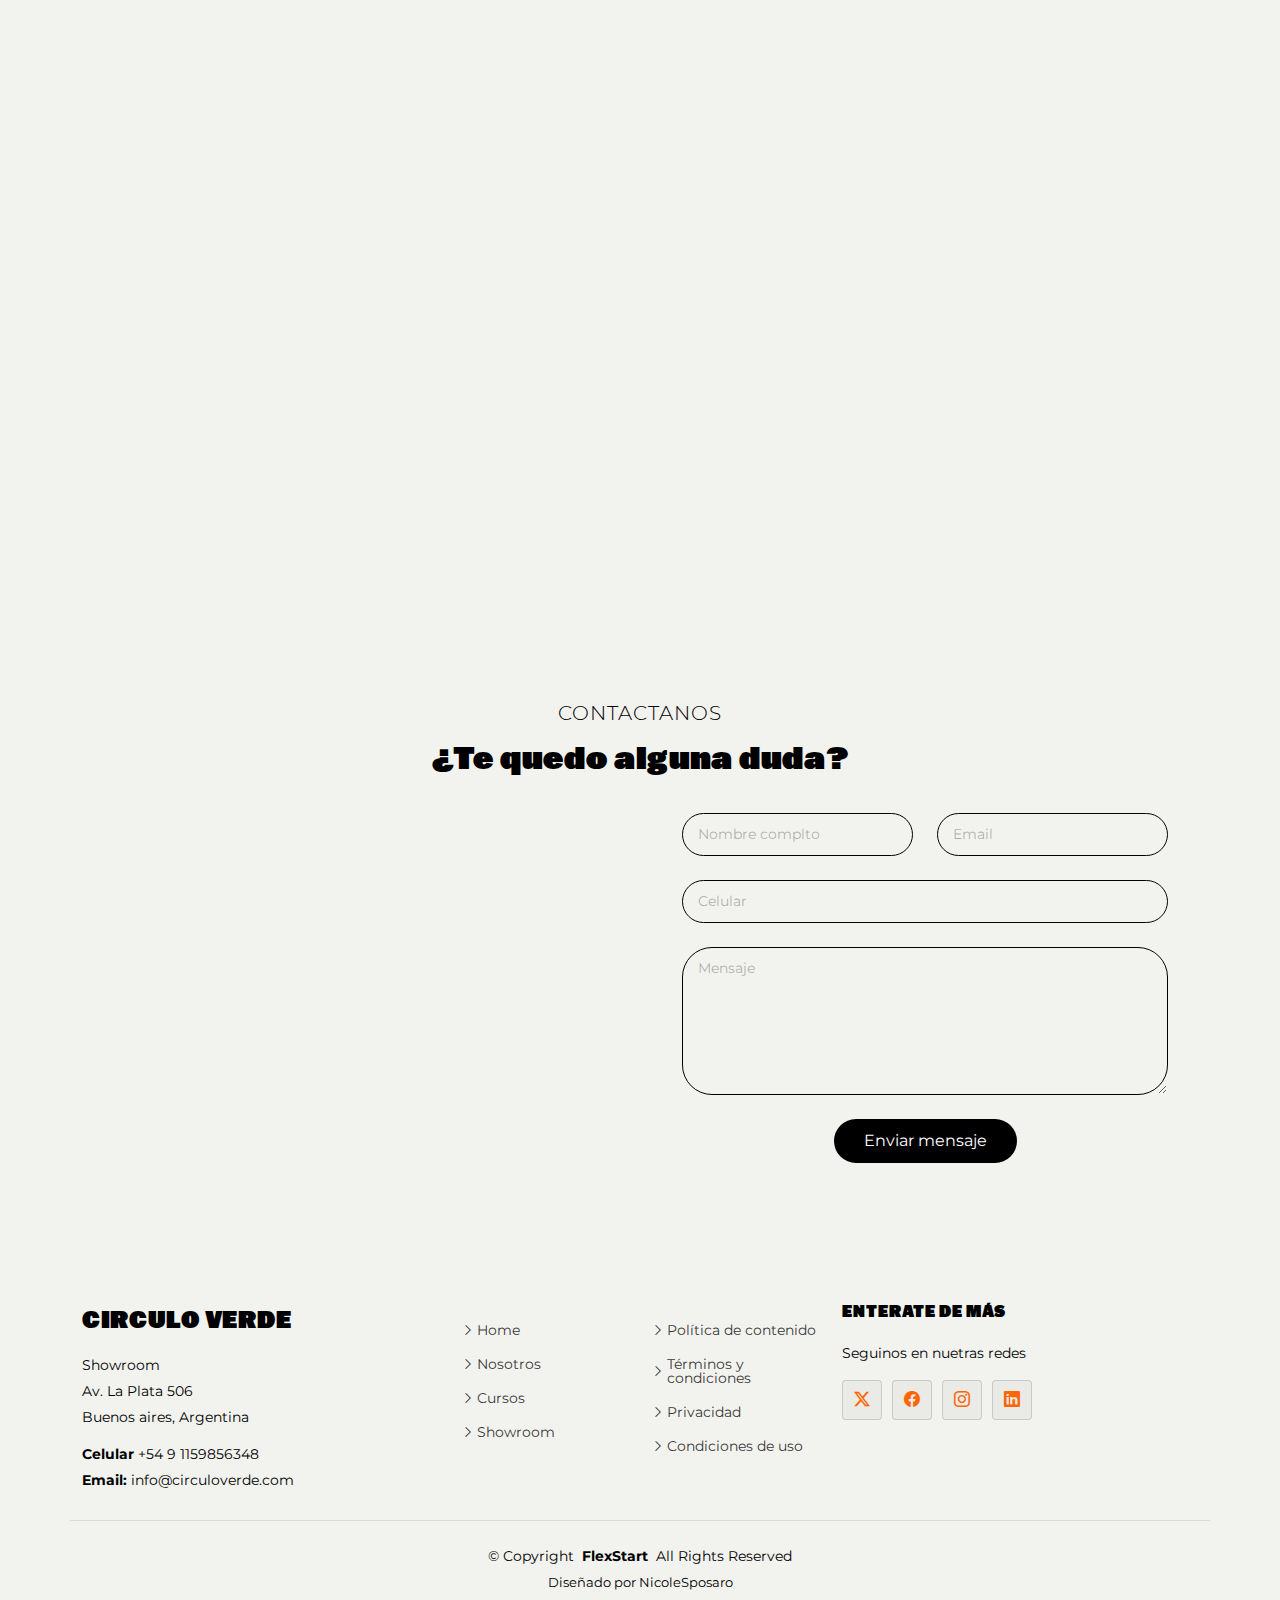
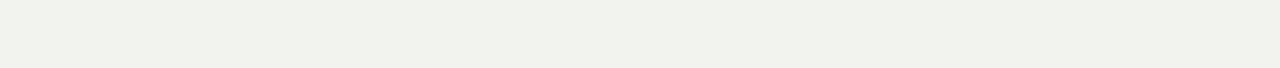
==== commit 38656f34: "circulo verde" ====
--- a/detalle.html
+++ b/detalle.html
@@ -50,11 +50,11 @@
 
       <nav id="navmenu" class="navmenu">
         <ul>
-          <li><a href="#hero"><strong>HOME</strong></a></li>
-          <li><a href="#team"><strong>NOSOTROS</strong></a></li>
+          <li><a href="home.html"><strong>HOME</strong></a></li>
+          <li><a href="home.html"><strong>NOSOTROS</strong></a></li>
           <li class="dropdown"><a href="#"><span> <STRong>CURSOS</STRong></span> <i class="bi bi-chevron-down toggle-dropdown"></i></a>
             <ul>
-              <li><a href="home .html" class="btn btn-get-started align-self-center">Taller Eco-Voz</a></li>
+              <li><a href="detalle.html" class="btn btn-get-started align-self-center">Taller Eco-Voz</a></li>
                 <ul>
                 </ul>
               </li>
@@ -82,9 +82,9 @@
         <div class="row">
           <div class="info-taller justify-content-center">
             <h1 data-aos="fade-up">TALLER <span style="color: #30B7BF;"> ECO-VOZ</span></h1>
-            <p data-aos="fade-up" data-aos-delay="95">Promovemos la moda sostenible a través de talleres comprometidos con el medio ambiente.</p>
+            <p data-aos="fade-up" data-aos-delay="95">Unite al movimiento hacia una industria más consciente. 
+              <br><span style="font-weight: bold;"><em>¿QUERÉS SER PARTE?</em></span></p>
             <div class="flex-md-row" data-aos="fade-up" data-aos-delay="200">
-              <a href="#about" class="btn-get-started">Conoce más <i class="bi bi-arrow-up-right-circle"></i></a> 
             </div>
           </div>
         </div>
@@ -98,8 +98,8 @@
     <div class="background-image">
       <div class="inicio section-content">
         <h2>INTRODUCCIÓN</h2>
-        <p>TALLER ECO-VOZ</p>
-        <h3>Sumérgete en el mundo de la <span style="color: #30B7BF; font-weight: bold;"> moda sostenible</span> con nuestro curso introductorio. Explora los principios básicos, materiales eco-friendly y prácticas éticas que están transformando la industria. Prepárate para ser parte del cambio hacia una moda más consciente</h3>
+        <p>APRENDÉ CON NOSOTROS</p>
+        <h3>Sumergíte en el mundo de la <span style="color: #30B7BF; font-weight: bold;"> moda sostenible</span> con nuestro curso introductorio. Explora los principios básicos, materiales eco-friendly y prácticas éticas que están transformando la industria. Prepárate para ser parte del cambio hacia una moda más consciente</h3>
       </div>
     </div>
   </section>
@@ -196,7 +196,8 @@
             <div class="faq-item">
               <h3>Introducción a la moda sostenible</h3>
               <div class="faq-content">
-                <p>Feugiat pretium nibh ipsum consequat. Tempus iaculis urna id volutpat lacus laoreet non curabitur gravida. Venenatis lectus magna fringilla urna porttitor rhoncus dolor purus non.</p>
+                <p>
+                  Vamos a explorar los fundamentos y ventajas de la moda circular, destacando su compromiso con la minimización de desechos y la promoción de sistemas de producción y consumo que sean ambientalmente sostenibles.</p>
               </div>
               <i class="faq-toggle bi bi-arrow-right-circle"></i>
             </div><!-- End Faq item-->
@@ -204,7 +205,8 @@
             <div class="faq-item">
               <h3>Materiales ecológicos</h3>
               <div class="faq-content">
-                <p>Dolor sit amet consectetur adipiscing elit pellentesque habitant morbi. Id interdum velit laoreet id donec ultrices. Fringilla phasellus faucibus scelerisque eleifend donec pretium. Est pellentesque elit ullamcorper dignissim. Mauris ultrices eros in cursus turpis massa tincidunt dui.</p>
+                <p>Estudiaremos los materiales sostenibles utilizados en la moda, como los tejidos orgánicos, reciclados y biodegradables, y evaluaremos su impacto ambiental.
+                </p>
               </div>
               <i class="faq-toggle bi bi-arrow-right-circle"></i>
             </div><!-- End Faq item-->
@@ -212,7 +214,7 @@
             <div class="faq-item">
               <h3>Diseño de moda verde</h3>
               <div class="faq-content">
-                <p>Eleifend mi in nulla posuere sollicitudin aliquam ultrices sagittis orci. Faucibus pulvinar elementum integer enim. Sem nulla pharetra diam sit amet nisl suscipit. Rutrum tellus pellentesque eu tincidunt. Lectus urna duis convallis convallis tellus. Urna molestie at elementum eu facilisis sed odio morbi quis</p>
+                <p>Descubriremos métodos de diseño que reducen el exceso de material y optimizan el uso de recursos sostenibles, para desarrollar prendas que perduren y sean amigables con el medio ambiente.</p>
               </div>
               <i class="faq-toggle bi bi-arrow-right-circle"></i>
             </div><!-- End Faq item-->
@@ -220,7 +222,7 @@
             <div class="faq-item">
               <h3>Tecnicas de fabricación</h3>
               <div class="faq-content">
-                <p>Eleifend mi in nulla posuere sollicitudin aliquam ultrices sagittis orci. Faucibus pulvinar elementum integer enim. Sem nulla pharetra diam sit amet nisl suscipit. Rutrum tellus pellentesque eu tincidunt. Lectus urna duis convallis convallis tellus. Urna molestie at elementum eu facilisis sed odio morbi quis</p>
+                <p>Exploraremos enfoques de producción que aseguren condiciones laborales justas y minimicen el impacto ambiental, promoviendo una cadena de suministro transparente y responsable.</p>
               </div>
               <i class="faq-toggle bi bi-arrow-right-circle"></i>
             </div><!-- End Faq item-->
@@ -236,7 +238,7 @@
             <div class="faq-item">
               <h3>Economía circular en la moda</h3>
               <div class="faq-content">
-                <p>Dolor sit amet consectetur adipiscing elit pellentesque habitant morbi. Id interdum velit laoreet id donec ultrices. Fringilla phasellus faucibus scelerisque eleifend donec pretium. Est pellentesque elit ullamcorper dignissim. Mauris ultrices eros in cursus turpis massa tincidunt dui.</p>
+                <p>Examinemos cómo implementar los principios de economía circular en la industria de la moda, promoviendo la reutilización, reparación y reciclaje de prendas para reducir el desperdicio.</p>
               </div>
               <i class="faq-toggle bi bi-arrow-right-circle"></i>
             </div><!-- End Faq item-->
@@ -244,7 +246,7 @@
             <div class="faq-item">
               <h3>Colorantes y acabados sotenibles</h3>
               <div class="faq-content">
-                <p>Molestie a iaculis at erat pellentesque adipiscing commodo. Dignissim suspendisse in est ante in. Nunc vel risus commodo viverra maecenas accumsan. Sit amet nisl suscipit adipiscing bibendum est. Purus gravida quis blandit turpis cursus in</p>
+                <p>Investigaremos cómo se emplean tintes y tratamientos sostenibles en la industria de la moda para evitar productos químicos nocivos y disminuir el uso de recursos como el agua y la energía.</p>
               </div>
               <i class="faq-toggle bi bi-arrow-right-circle"></i>
             </div><!-- End Faq item-->
@@ -252,7 +254,7 @@
             <div class="faq-item">
               <h3>Marketing y comunicación</h3>
               <div class="faq-content">
-                <p>Enim ea facilis quaerat voluptas quidem et dolorem. Quis et consequatur non sed in suscipit sequi. Distinctio ipsam dolore et.</p>
+                <p>Elaboraremos estrategias para promover productos de moda sostenible resaltando su valor ambiental y ético de manera más accesible para los consumidores.</p>
               </div>
               <i class="faq-toggle bi bi-arrow-right-circle"></i>
             </div><!-- End Faq item-->
@@ -260,7 +262,8 @@
             <div class="faq-item">
               <h3>Innovacion y tecnología</h3>
               <div class="faq-content">
-                <p>Enim ea facilis quaerat voluptas quidem et dolorem. Quis et consequatur non sed in suscipit sequi. Distinctio ipsam dolore et.</p>
+                <p>Exploraremos otras tecnologías innovadoras que están revolucionando la industria de la moda hacia prácticas más sostenibles, como la biotecnología aplicada a los textiles y los sistemas de trazabilidad blockchain.
+                </p>
               </div>
               <i class="faq-toggle bi bi-arrow-right-circle"></i>
             </div><!-- End Faq item-->
@@ -280,7 +283,6 @@
       <div class="feature-box align-items-center">
         <p>3 cuotas sin interés de</p>
         <h3>$18.000</h3>
-        <a href="#" class="btn-read-more d-inline-flex align-items-center justify-content-center align-self-center">
           <span>INSCRIBIRME</span>
           <i class="bi bi-arrow-up-right-circle"></i>
         </a> <!-- Cierre de la etiqueta <a> -->
--- a/assets/css/main.css
+++ b/assets/css/main.css
@@ -159,9 +159,10 @@
 .header {
   color: var(--default-color);
   background-color: #ffffff;
-  padding: 0px 0;
+  padding: 0px;
   transition: all 0.5s;
   z-index: 997;
+  margin-right: 0px;
 }
 
 .header .logo {
@@ -203,7 +204,11 @@
   overflow: hidden;
   height: 600px; 
   background: #f2f2ef00; 
-}
+  display: flex;
+  height: auto;
+}
+
+
 
 .hero-img {
   position: absolute;
@@ -222,6 +227,48 @@
   
 }
 
+@media (max-width: 800px) {
+  .hero .container {
+  margin-top: 350px;
+  margin-left: 30px;
+}
+}
+
+@media (max-width: 800px) {
+  .hero-img {
+    background-image: url("../../imagenesnuevasnikk/fondoheromobile.png");
+    background-repeat: no-repeat;
+    background-position-x: -200px;
+    background-size: 70vh;
+    width: 100%;
+    height: 70px;
+    z-index: 0; 
+    padding: 100000px;
+}
+}
+
+@media (max-width: 800px) {
+  .hero a.btn-get-started {
+    letter-spacing: 1px;
+    display: flex;
+    align-items: center;
+    justify-content: center;
+    padding: 6px 25px;
+    border-radius: 50px;
+    transition: 0.5s;
+    max-width: 200px;
+    margin-left: 5px;
+}
+}
+
+@media (max-width: 800px) {
+  .hero h1 {
+    font-family: "bold";
+    font-size: 15px;
+}
+}
+
+
 .hero .container {
   position: relative;
   z-index: 1; /* Coloca el contenido encima de la imagen */
@@ -230,6 +277,7 @@
 
 .hero h1 {
   font-family: "bold";
+  font-size: 48px;
 }
 
 .hero h1, .hero p {
@@ -257,6 +305,11 @@
 
 
 @media (max-width: 1200px) {
+  .header {
+    padding-top: 10px;
+    padding-bottom: 10px;
+  }
+
   .header .logo {
     order: 1;
   }
@@ -404,7 +457,7 @@
     color: var(--nav-color);
     font-size: 28px;
     line-height: 0;
-    margin-right: 10px;
+    margin-right: 20px;
     cursor: pointer;
     transition: color 0.3s;
   }
@@ -417,7 +470,7 @@
   .navmenu ul {
     display: none;
     position: absolute;
-    inset: 60px 20px 20px 20px;
+    inset: 60px 20px 470px 20px;
     padding: 10px 0;
     margin: 0;
     border-radius: 6px;
@@ -502,7 +555,7 @@
   }
 
   .mobile-nav-active .mobile-nav-toggle {
-    color: #fff;
+    color: #000000;
     position: absolute;
     font-size: 32px;
     top: 15px;
@@ -515,7 +568,7 @@
     position: fixed;
     overflow: hidden;
     inset: 0;
-    background: rgba(33, 37, 41, 0.8);
+    background: rgb(255, 255, 255);
     transition: 0.3s;
   }
 
@@ -534,7 +587,7 @@
     margin: 0;
     padding: 10px;
     background: var(--nav-dropdown-background-color);
-    box-shadow: 0px 0px 20px rgba(0, 0, 0, 0.1);
+    box-shadow: 0px 0px 20px rgba(182, 51, 51, 0.1);
     position: absolute;
     top: 130%;
     left: 0;
@@ -767,6 +820,14 @@
 /*--------------------------------------------------------------
 # Scroll Top Button
 --------------------------------------------------------------*/
+@media (max-width: 390px) {
+  .scroll-top {
+    margin-right: 20px;
+  }
+}
+
+
+
 .scroll-top {
   position: fixed;
   visibility: hidden;
@@ -774,7 +835,7 @@
   right: 15px;
   bottom: 15px;
   z-index: 99999;
-  background-color: var(--accent-color);
+  background-color: #30B7BF;
   width: 40px;
   height: 40px;
   border-radius: 4px;
@@ -853,12 +914,11 @@
 /*--------------------------------------------------------------
 # Global Sections
 --------------------------------------------------------------*/
-section,
-.section {
+section, .section {
   color: var(--default-color);
   background-color: var(--background-color);
-  padding: 50px 0;
-  scroll-margin-top: 100px;
+  padding: 60px 0;
+  scroll-margin-top: 98px;
   overflow: clip;
 }
 
@@ -909,16 +969,24 @@
 .section-title p .description-title {
   color: var(--accent-color);
 }
-.taller {
-  max-width: 60%;
-  height: auto;
-  display: block;
-  margin: 0 auto;
-}
-
+
+.stats .stats-item {
+  background-color: #30B7BF;
+  box-shadow: 0px 0 30px rgba(0, 0, 0, 0.1);
+  padding: 30px;
+  border-radius: 50px;
+}
 /*--------------------------------------------------------------
 # Hero Section
 --------------------------------------------------------------*/
+@media (max-width: 800px) {
+  .hero-img {
+    margin-top: 0%;
+    margin-bottom: 0%;
+  }
+}
+
+
 .hero {
   width: 100%;
   min-height: 100vh;
@@ -1021,6 +1089,8 @@
   }
 }
 
+
+
 /*--------------------------------------------------------------
 # About Section
 --------------------------------------------------------------*/
@@ -1098,14 +1168,6 @@
   
 }
 
-.about .content .btn-read-more:hover i {
-  transform: scale(1.2); /* Ejemplo de transformación al pasar el mouse */
-}
-
-
-.about .content .btn-read-more:hover i {
-  transform: translateX(5px);
-}
 
 /*--------------------------------------------------------------
 # Values Section
@@ -1115,7 +1177,7 @@
   background-color: #000000;
   background-image: url("../../imagenesnuevasnikk/fondo123verdad.png");
   background-size: cover; 
-  height: 500px;
+  height: auto;
   padding: px;
   text-align: center;
   transition: 0.3s;
@@ -1123,12 +1185,6 @@
   position: relative;
 }
 
-@media (min-width: 1200px) {
-  .pricing .pricing-tem:hover {
-    transform: scale(1.1);
-    box-shadow: 0px 0 30px rgba(0, 0, 0, 0.1);
-  }
-}
 
 .values h2 {
 font-family: 'montserrat';
@@ -1179,31 +1235,25 @@
 # Stats Section
 --------------------------------------------------------------*/
 .stats {
-  background-color: #ff6600; 
+  background-color: #ff660000; 
   color: rgb(0, 0, 0); 
   padding: 50px 0; 
   text-align: center; 
   width: 100%; 
   } 
 
+
 .stats .stats-item {
-  background-color: var(--surface-color); 
-  box-shadow: 0px 0 10px rgba(0, 0, 0, 0); 
-  padding: 1px;
-  margin-bottom: 2px; 
+  background-color: #ff6600;
+  box-shadow: 0px 0 30px rgba(0, 0, 0, 0.041);
+  padding: 10px;
   text-align: center; 
-}
-
-.stats .stats-item {
-  background-color: #f60;
-  box-shadow: 0px 0 30px rgba(0, 0, 0, 0);
-  padding: 15px;
 }
 
 
 .stats .stats-item span {
   color: var(--heading-color);
-  font-family: 'balto';
+  font-family: 'bold';
   font-size: 36px;
   display: block;
   font-weight: 600;
@@ -1260,9 +1310,18 @@
   background-position-x: left;
   background-position-y: top;
   width: 100%;
-  height: 600px;
+  height: auto;
   margin-top: -60px;
 }
+
+@media (max-width: 800px) {
+  .features {
+  background-size: 100vh;
+  background-repeat: no-repeat;
+  background-position-y: 500px;
+  }
+}
+
 
 .features .container {
   position: center;
@@ -1297,18 +1356,26 @@
 /*--------------------------------------------------------------
 # Services Section
 --------------------------------------------------------------*/
+
 .services {
   background-image: url('../../imagenesnuevasnikk/fondovenderopa.png');
   width: 100%;
   background-repeat: no-repeat;
   background-position: right;
   background-size: cover;
-  height: 700px;
-  padding: 80px;
+  height: auto;
+  padding: 0px;
   text-align: center;
   transition: 0.3s;
   border: 100;
   position: relative;
+}
+
+@media (max-width: 800px) {
+  .services {
+  background-image: none;
+  }
+
 }
 
 .services .service-item {
@@ -1326,6 +1393,7 @@
   font-size: 15px;
   font-family: 'montserrat', sans-serif;
   font-weight: 300;
+  margin-top: 30px;
 }
 
 .services .section-title p { 
@@ -1355,21 +1423,61 @@
 }
 
 .services .service-item .read-more {
-  font-family: 'montserrat', sans-serif;
-  font-weight: 700;
-  color: var(--contrast-color);
-  background: var(--accent-color);
+  background: #000000;
   line-height: 0;
   padding: 10px 20px;
   border-radius: 50px; 
   transition: background-color 0.5s, color 0.5s;
   box-shadow: 0px 5px 10px rgba(0, 0, 0, 0);
 }
+
+.services .service-item .read-more:hover {
+  background: #30B7BF;
+  line-height: 0;
+  padding: 10px 20px;
+  border-radius: 50px; 
+  transition: background-color 0.5s, color 0.5s;
+  box-shadow: 0px 5px 10px rgba(0, 0, 0, 0);
+}
+
+.services .service-item .read-more span {
+  font-family: 'montserrat', sans-serif;
+  font-weight: 700;
+  color: #fff;
+  line-height: 0;
+  padding: 0px 0px;
+  border-radius: 50px; 
+  transition: background-color 0.5s, color 0.5s;
+  box-shadow: 0px 5px 10px rgba(0, 0, 0, 0);
+}
+
+.services .service-item .read-more:hover span{
+  font-family: 'montserrat', sans-serif;
+  font-weight: 700;
+  color: #000000;
+  line-height: 0;
+  border-radius: 50px; 
+  transition: background-color 0.5s, color 0.5s;
+  box-shadow: 0px 5px 10px rgba(0, 0, 0, 0);
+
+}
+
 .services .service-item .read-more i {
+  color: #fff;
   line-height: 0;
   margin-left: 5px;
   font-size: 18px;
 }
+
+.services .service-item .read-more:hover i {
+  transform: scale(1.2); /* Ejemplo de transformación al pasar el mouse */
+  color: #000000;
+  line-height: 0;
+  margin-left: 5px;
+  font-size: 18px;
+  transform: translateX(5px);
+}
+
 
 
 .services .service-item.item-cyan .icon {
@@ -1497,7 +1605,7 @@
   background-color: #000000;
   background-image: url("../../imagenesnuevasnikk/fondotalleres.png");
   background-size: cover; 
-  height: 800px;
+  height: auto;
   padding: px;
   text-align: center;
   transition: 0.3s;
@@ -1535,11 +1643,6 @@
   }
 }
 
-@media (min-width: 390px) {
-  .pricing {
-    height: 800px; /* Cambia la altura según tus necesidades */
-  }
-}
 
 .pricing h2 {
   color: #fff8f8;
@@ -2267,7 +2370,7 @@
 
 @media (max-width: 390px) {
   .contact img {
-  width: 450px;
+  width: 420px;
   position: absolute;
   margin-top: 500px;
   margin-bottom: 40px;
@@ -3183,8 +3286,9 @@
 # equipo
 --------------------------------------------------------------*/
 
+
 .equipo {
-  height: 600px;
+  height: auto;
   background-repeat: no-repeat;
   background-position: right;
   background-size: cover;
@@ -3202,8 +3306,8 @@
 .equipo .corazon img {
   width: 120px;
   position: absolute;
-  margin-top: 50px;
-  transition: 0.3s;
+  transition: 0.3s;
+  margin-left: -30px;
 }
 
 .equipo .carita {
@@ -3233,11 +3337,21 @@
   box-shadow: 0px 0px 1 0px rgb(255, 255, 255);
   height: auto;
   width: 300px;
-  padding: 30px 20px;
   text-align: center;
   transition: 0.3s;
   border-radius: 0px;
-  margin-top: 50px;
+  margin-top: 0px;
+}
+
+@media (max-width: 800px) {
+  .equipo .service-item {
+  margin-left: 30px;
+  }
+  
+  .equipo .corazon img {
+    margin-left: 0px;
+    margin-top: -50px;
+  }
 }
 
 .equipo .section-title h2 { 
@@ -3253,6 +3367,7 @@
   font-family: 'balto', sans-serif;
   font-weight: 1000;
   text-align: center;
+  margin-bottom: 50px;
 }
 
 .equipo .service-item .icon {
@@ -3371,6 +3486,7 @@
 
 #encabezado p {
   width: 300px;
+  margin-left: 15px;
 
 }
 
@@ -3388,6 +3504,7 @@
   padding: 10px 20px; /* Espacio interior del botón */
   text-decoration: none; /* Sin subrayado en el enlace */
   border-radius: 50px; /* Borde redondeado del botón */
+  margin-left: -2 0px;
 }
 
 .encabezado a.btn-get-started:hover {
@@ -3395,6 +3512,40 @@
   background-color: #30B7BF; /* Color de fondo al pasar el mouse */
   border-color: #30B7BF; /* Color del borde al pasar el mouse */
   border-radius: 50px; /* Borde redondeado al pasar el mouse */
+}
+
+@media (max-width: 800px) {
+  .encabezado .container {
+  margin-top: 130px;
+  margin-left: -100px;
+}
+}
+
+@media (max-width: 800px) {
+  .encabezado-img {
+    background-image: url("../../imagenesnuevasnikk/fondoheromobiledetalle.png");
+    background-repeat: no-repeat;
+    background-position-x: -200px;
+    background-size: 70vh;
+    width: 100%;
+    height: 70px;
+    z-index: 0; 
+    padding: 100000px;
+}
+}
+
+@media (max-width: 800px) {
+  .encabezado a.btn-get-started {
+    letter-spacing: 1px;
+    display: flex;
+    align-items: center;
+    justify-content: center;
+    padding: 6px 25px;
+    border-radius: 50px;
+    transition: 0.5s;
+    max-width: 200px;
+    margin-left: 50px;
+}
 }
 
 /*INICIOOOOOOOOOO*/
@@ -3417,10 +3568,13 @@
   margin-top: 60px;
 }
 
+
 #inicio .section-content {
   width: 100%; /* Por ejemplo, puede ser el 100% del contenedor padre */
   text-align: center; /* Centra todo el contenido dentro de .section-inicio */
 }
+
+
 
 #inicio .section-content h3 {
   font-size: 20px;
@@ -3433,6 +3587,25 @@
   box-sizing: border-box; /* Incluye el padding dentro del ancho total */
 }
 
+@media (max-width: 800px) {
+  #inicio .section-content h3 {
+    font-size: 20px;
+    width: 350px; /* Mantenemos el ancho fijo */
+    margin: 0 auto; /* Utilizamos margen automático para centrar horizontalmente */
+    text-align: center; /* Aunque ya está centrado por el margen automático, por buenas prácticas */
+    font-family: 'montserrat';
+    font-weight: 400;
+    padding: 20px;
+    box-sizing: border-box; /* Incluye el padding dentro del ancho total */
+  }
+  #inicio {
+    height: 600px;
+    background-size: 100vh;
+    background-repeat: no-repeat;
+    background-position-y: 290px;
+    background-position-x: -80px;
+    }
+}
 
 #inicio .section-content h2 {
   font-size: 20px; 
@@ -3501,6 +3674,18 @@
   color: #ff6600;
 }
 
+@media (max-width: 800px) {
+  #verde .feature-box {
+    padding: 24px 20px;
+    box-shadow: 0px 0 30px rgba(0, 0, 0, 0.068);
+    transition: 0.3s;
+    height: 100%;
+    border-radius: 0px;
+    margin-left: 20px;
+    margin-right: 20px;
+  }
+}
+
 /*--------------------------------------------------------------
 # Alt Features Section
 --------------------------------------------------------------*/
@@ -3512,13 +3697,20 @@
   background-position-x: left;
   background-position-y: top;
   width: 100%;
-  height: 700px;
-  margin-top: -88px;
+  height: auto;
+  padding: 0px;
+}
+
+@media (max-width: 800px) {
+  #verde {
+    height: 1080px;
+  }
 }
 
 #verde .container {
   position: center;
-  margin-top: 60px;
+  margin-top: 0px;
+  margin-bottom: 30px;
 }
 
 #verde .section-title h2 {
@@ -3540,14 +3732,15 @@
   margin-bottom: -70px;
 }
 
+
 /*--------------------------------------------------------------
 # temariooo
 --------------------------------------------------------------*/
 #temario {
   margin-bottom: 50px;
-  background-image: url("../../imagenesnuevasnikk/fondotemario.png");
   background-repeat: no-repeat;
   background-size: cover;
+  width: auto;
 }
 
 #temario .faq-container .faq-item {
@@ -3614,13 +3807,15 @@
 
 #temario .faq-container .faq-item .faq-toggle {
   position: absolute;
-  top: 20px;
+  top: 50%;
+  transform: translateY(-50%);
   right: 20px;
-  font-size: 16px;
-  line-height: 0;
+  font-size: 24px; /* Aumentar el tamaño del icono */
   transition: 0.3s;
   cursor: pointer;
-}
+  padding: 5px; /* Añadir relleno para mayor área de clic */
+}
+
 
 #temario .faq-container .faq-item .faq-toggle:hover {
   color: var(--accent-color);
@@ -3637,10 +3832,19 @@
   padding-top: 10px;
 }
 
-#temario .faq-container .faq-active .faq-toggle {
-  transform: rotate(90deg);
-  color: var(--accent-color);
-}
+
+#temario .faq-container .faq-item.faq-active .faq-toggle {
+  transform: rotate(90deg); /* Ajustar la rotación si es necesario */
+  position: absolute;
+  top: 0%;
+  right: 20px;
+  font-size: 24px; /* Aumentar el tamaño del icono */
+  transition: 0.3s;
+  cursor: pointer;
+  padding: 5px; /* Añadir relleno para mayor área de clic */
+}
+
+
 
 #temario .feature-box {
   padding: 20px 20px;
@@ -3660,39 +3864,30 @@
   
 }
 
-#temario  .btn-read-more {
-  color: #30B7BF;
-  line-height: 0;
-  transition: background-color 0.5s, color 0.5s;
-}
-
-
-
-#temario  .btn-read-more span {
+
+#temario .feature-box span {
   font-family: "bold";
-  color: #30B7BF;
+  color: #ffffff;
   font-weight: 700;
   font-size: 16px;
   letter-spacing: 1px;
 }
 
-#temario  .btn-read-more:hover span {
-  font-family: "bold";
-  font-weight: 700;
-  font-size: 16px;
+#temario .feature-box:hover span {
   color: #000000;
   letter-spacing: 1px;
 }
 
 
-#temario .btn-read-more i {
+#temario .feature-box i {
   margin-left: 5px;
+  color: #ffffff;
   font-size: 18px;
   transition: transform 0.3s, border-radius 0.3s;
   border-radius: 50px;
 }
 
-#temario  .btn-read-more:hover i {
+#temario .feature-box:hover i {
   transform: scale(1.2); /* Ejemplo de transformación al pasar el mouse */
   color: #000000;
   transform: translateX(5px);
@@ -3700,17 +3895,17 @@
 
 
 #temario .feature-box h3 {
-  font-family: "bold";
+  font-family: "montserrat";
   font-size: 25px;
-  font-weight: 700;
+  font-weight: 300;
   color: #ffffff;
   margin: 0;
 }
 
 #temario .feature-box:hover h3  {
-  font-family: "bold";
+  font-family: "montserrat";
   font-size: 25px;
-  font-weight: 700;
+  font-weight: 300;
   color: #000000;
   margin: 0;
 }
@@ -3731,6 +3926,28 @@
   margin: 0;
 }
 
+
+@media (max-width: 800px) {
+  #temario .faq-container .faq-item h3 {
+    font-family: 'bold';
+    font-weight: 500;
+    font-size: 16px;
+    line-height: 24px;
+    margin: 0 -30px 0 0;
+    transition: 0.3s;
+    cursor: pointer;
+  }
+  
+  #temario .feature-box {
+    padding: 20px 20px;
+    margin-top: 40px;
+    margin-left: 80px;
+    margin-right: 80px;
+}
+
+}
+
+
 /*--------------------------------------------------------------
 # talleres
 --------------------------------------------------------------*/
@@ -3739,7 +3956,7 @@
   background-color: #000000;
   background-image: url("../../imagenesnuevasnikk/fondotalleres.png");
   background-size: cover; 
-  height: 800px;
+  height: auto;
   padding: px;
   text-align: center;
   transition: 0.3s;
@@ -3781,7 +3998,7 @@
 
 @media (min-width: 390px) {
   .pricing {
-    height: 800px; /* Cambia la altura según tus necesidades */
+    height: auto; /* Cambia la altura según tus necesidades */
   }
 }
 
@@ -3893,9 +4110,16 @@
   color: var(--contrast-color);
 }
 
-
+@media (max-width: 800px) {
+  .talleres .pricing-tem {
+    position: center;
+    margin-left: 10px;
+    margin-right: 0px;
+}
+}
 /*--------------------------------------------------------------
 # Clients Section*/
+
 
 
 
